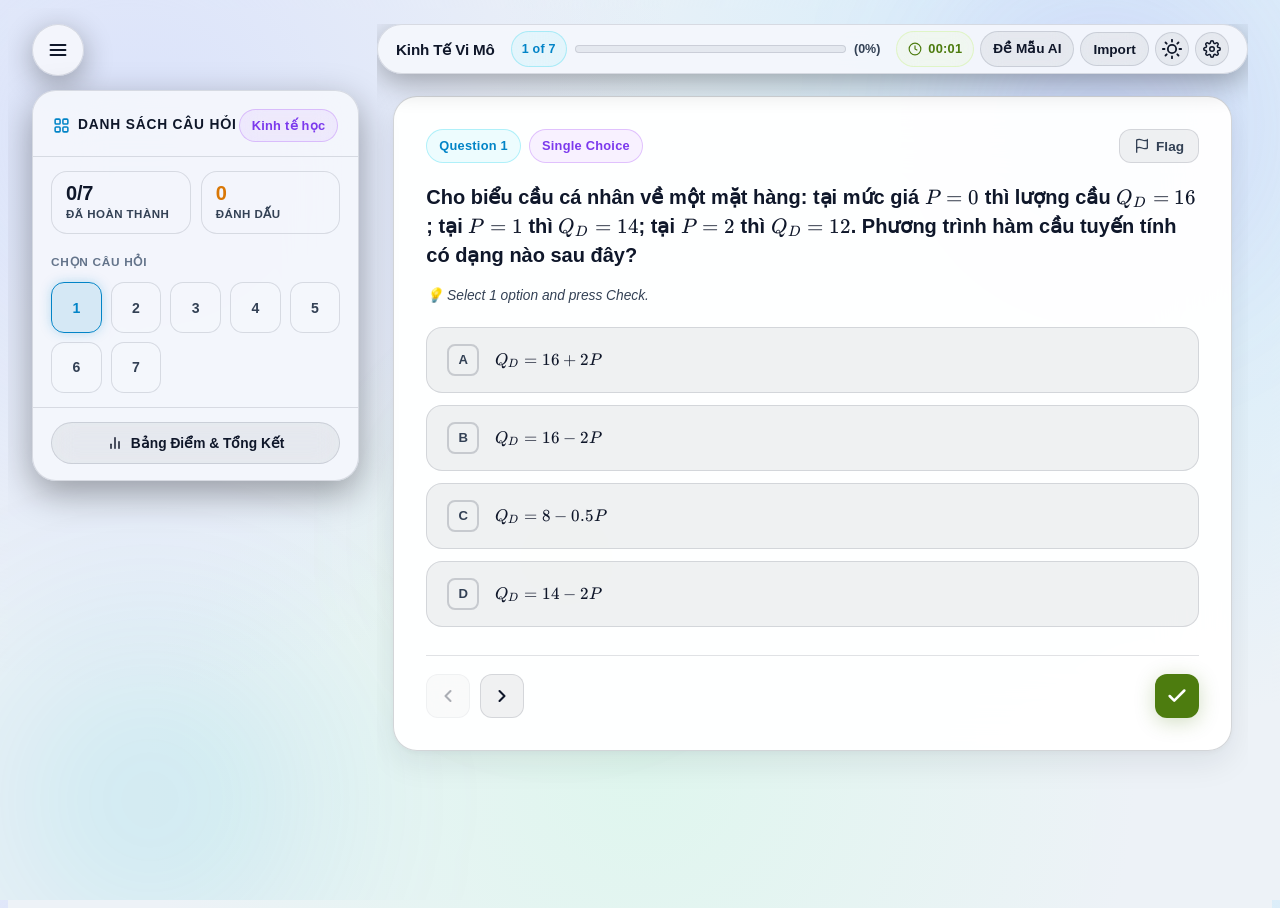
==== sample-economics.html @ 6d9a809c "feat: add QuizFramework project files and KaTeX dependency" ====
<!DOCTYPE html>
<html lang="vi">
<head>
  <meta charset="UTF-8">
  <meta name="viewport" content="width=device-width, initial-scale=1.0">
  <title>QuizFramework</title>
  
  <meta name="color-scheme" content="light dark">
  <script>
    try {
      const savedScheme = localStorage.getItem("color-scheme");
      if (savedScheme) {
        document.querySelector('meta[name="color-scheme"]').content = savedScheme;
        document.documentElement.setAttribute("data-theme", savedScheme);
      }
    } catch (e) {}
  </script>

  <link rel="preconnect" href="https://fonts.googleapis.com">
  <link rel="preconnect" href="https://fonts.gstatic.com" crossorigin>
  <link href="https://fonts.googleapis.com/css2?family=Outfit:wght@400;500;600;700;800;900&family=Plus+Jakarta+Sans:wght@400;500;600;700;800&display=swap" rel="stylesheet">

  <!-- KaTeX Math Typesetting -->
  <link rel="stylesheet" href="lib/katex/katex.min.css">

  <link rel="stylesheet" href="css/style.css">
</head>
<body>

  <div class="ambient-glow" aria-hidden="true">
    <div class="glow-orb glow-orb-1"></div>
    <div class="glow-orb glow-orb-2"></div>
    <div class="glow-orb glow-orb-3"></div>
  </div>

  <div class="app-layout">
    
    <!-- Left Column: Standalone Collapse Button + Sidebar Directly Below -->
    <div class="sidebar-column" id="sidebarColumn">
      <div class="sidebar-top-bar">
        <button type="button" class="btn-glass standalone-collapse-btn" id="sidebarToggleBtn" aria-label="Toggle Navigation Sidebar" title="Bật/Tắt Menu Câu Hỏi">
          <svg width="20" height="20" viewBox="0 0 24 24" fill="none" stroke="currentColor" stroke-width="2.2" stroke-linecap="round" stroke-linejoin="round">
            <line x1="3" y1="12" x2="21" y2="12"></line>
            <line x1="3" y1="6" x2="21" y2="6"></line>
            <line x1="3" y1="18" x2="21" y2="18"></line>
          </svg>
        </button>
      </div>

            <!-- Expandable / Collapsible Sidebar Below Button -->
      <aside class="sidebar" id="appSidebar" aria-label="Bảng điều hướng câu hỏi">
        <div class="sidebar-header">
          <div style="display: flex; align-items: center; gap: 8px;">
            <svg width="17" height="17" viewBox="0 0 24 24" fill="none" stroke="currentColor" stroke-width="2.2" stroke-linecap="round" stroke-linejoin="round" style="color: var(--neon-cyan);">
              <rect x="3" y="3" width="7" height="7" rx="1.5"></rect>
              <rect x="14" y="3" width="7" height="7" rx="1.5"></rect>
              <rect x="14" y="14" width="7" height="7" rx="1.5"></rect>
              <rect x="3" y="14" width="7" height="7" rx="1.5"></rect>
            </svg>
            <span class="sidebar-title">Danh sách câu hỏi</span>
          </div>
          <span class="glass-tag tag-violet" id="quizCategory">Demo</span>
        </div>

        <div class="sidebar-metrics-panel">
          <div class="metric-pill">
            <span class="metric-val" id="sidebarDoneVal">0/6</span>
            <span class="metric-name">Đã hoàn thành</span>
          </div>
          <div class="metric-pill">
            <span class="metric-val" id="sidebarFlagVal" style="color: var(--neon-amber);">0</span>
            <span class="metric-name">Đánh dấu</span>
          </div>
        </div>

        <div class="sidebar-questions-section">
          <div class="question-grid-title">
            <span>Chọn câu hỏi</span>
          </div>
          <div class="question-grid" id="sidebarQuestionGrid"></div>
        </div>

        <div class="sidebar-footer">
          <button type="button" class="btn-glass sidebar-summary-btn" onclick="window.quizApp.showSummary()">
            <svg width="16" height="16" viewBox="0 0 24 24" fill="none" stroke="currentColor" stroke-width="2.2" stroke-linecap="round" stroke-linejoin="round">
              <line x1="18" y1="20" x2="18" y2="10"></line>
              <line x1="12" y1="20" x2="12" y2="4"></line>
              <line x1="6" y1="20" x2="6" y2="14"></line>
            </svg>
            <span>Bảng Điểm & Tổng Kết</span>
          </button>
        </div>
      </aside>
    </div>

    <!-- Right Column: Main Stage with Floating Topbar Capsule + Content Area -->
    <div class="main-stage">
      <header class="topbar">
        <div class="brand-section">
          <div class="brand-title">
            <h1 id="quizTitle">Demo</h1>
          </div>
        </div>

        <div class="topbar-progress-box">
          <span class="glass-tag tag-cyan" id="qCountBadge">1 of 6</span>
          <div class="progress-track" aria-label="Tiến độ làm bài">
            <div class="progress-fill" id="progressFill"></div>
          </div>
          <span class="progress-label" id="progressLabel">0 / 6 Đã làm</span>
        </div>

        <div class="topbar-actions">
          <div class="glass-tag tag-lime" title="Thời gian làm bài">
            <svg width="14" height="14" viewBox="0 0 24 24" fill="none" stroke="currentColor" stroke-width="2">
              <circle cx="12" cy="12" r="10"></circle>
              <polyline points="12 6 12 12 16 14"></polyline>
            </svg>
            <span id="timerDisplay">00:00</span>
          </div>

          <!-- Question Countdown Badge (Time Pressure Mode) -->
          <div class="glass-tag tag-rose" id="topbarQuestionTimerBadge" style="display: none;" title="Thời gian còn lại cho câu hỏi">
            <svg width="14" height="14" viewBox="0 0 24 24" fill="none" stroke="currentColor" stroke-width="2">
              <circle cx="12" cy="12" r="10"></circle>
              <polyline points="12 6 12 12 14 10"></polyline>
            </svg>
            <span id="topbarQuestionTimerDisplay">20s</span>
          </div>

          <a href="index.html" class="btn-glass" style="text-decoration: none;" title="Chuyển sang Đề mẫu AI Mastery">
            <span style="font-size: 0.85rem;">Đề Mẫu AI</span>
          </a>

          <button type="button" class="btn-glass" id="topImportBtn" title="Nhập đề thi JSON mới">
            <span style="font-size: 0.85rem;">Import</span>
          </button>

          <button type="button" class="btn-glass icon-btn-round" id="themeToggleBtn" aria-label="Đổi giao diện Sáng/Tối" title="Chuyển Giao Diện Sáng/Tối">
            <svg width="19" height="19" viewBox="0 0 24 24" fill="currentColor">
              <path d="M21 12.79A9 9 0 1 1 11.21 3 7 7 0 0 0 21 12.79z"></path>
            </svg>
          </button>

          <button type="button" class="btn-glass icon-btn-round" id="settingsToggleBtn" aria-label="Cài đặt" title="Cài đặt & Giao diện">
            <svg width="18" height="18" viewBox="0 0 24 24" fill="none" stroke="currentColor" stroke-width="2" stroke-linecap="round" stroke-linejoin="round">
              <circle cx="12" cy="12" r="3"></circle>
              <path d="M19.4 15a1.65 1.65 0 0 0 .33 1.82l.06.06a2 2 0 0 1 0 2.83 2 2 0 0 1-2.83 0l-.06-.06a1.65 1.65 0 0 0-1.82-.33 1.65 1.65 0 0 0-1 1.51V21a2 2 0 0 1-2 2 2 2 0 0 1-2-2v-.09A1.65 1.65 0 0 0 9 19.4a1.65 1.65 0 0 0-1.82.33l-.06.06a2 2 0 0 1-2.83 0 2 2 0 0 1 0-2.83l.06-.06a1.65 1.65 0 0 0 .33-1.82 1.65 1.65 0 0 0-1.51-1H3a2 2 0 0 1-2-2 2 2 0 0 1 2-2h.09A1.65 1.65 0 0 0 4.6 9a1.65 1.65 0 0 0-.33-1.82l-.06-.06a2 2 0 0 1 0-2.83 2 2 0 0 1 2.83 0l.06.06a1.65 1.65 0 0 0 1.82.33H9a1.65 1.65 0 0 0 1-1.51V3a2 2 0 0 1 2-2 2 2 0 0 1 2 2v.09a1.65 1.65 0 0 0 1 1.51 1.65 1.65 0 0 0 1.82-.33l.06-.06a2 2 0 0 1 2.83 0 2 2 0 0 1 0 2.83l-.06.06a1.65 1.65 0 0 0-.33 1.82V9a1.65 1.65 0 0 0 1.51 1H21a2 2 0 0 1 2 2 2 2 0 0 1-2 2h-.09a1.65 1.65 0 0 0-1.51 1z"></path>
            </svg>
          </button>
        </div>
      </header>

      <main class="main-content" id="workspaceArea"></main>
    </div>

  </div>

  <div class="modal-overlay" id="importModal" role="dialog" aria-modal="true" aria-labelledby="modalTitle">
    <div class="modal-card glass-panel-elevated">
      <div class="modal-header">
        <h3 id="modalTitle">📥 Nhập Đề Thi Mới (.json / .js)</h3>
        <button type="button" class="btn-glass" id="closeModalBtn" aria-label="Đóng">✕</button>
      </div>
      <div class="modal-body">
        <div style="display: flex; justify-content: space-between; align-items: center; gap: 12px; margin-bottom: 12px; flex-wrap: wrap;">
          <p style="font-size: 0.9rem; color: var(--text-secondary); margin: 0;">
            Tải tệp đề thi hoặc dán nội dung JSON/JS được tạo bởi mô hình AI vào đây:
          </p>
          <label class="btn-glass" style="cursor: pointer; display: inline-flex; align-items: center; gap: 6px; font-size: 0.82rem; padding: 6px 14px; border-radius: 999px;">
            📁 Chọn Tệp .json / .js
            <input type="file" id="quizFileInput" accept=".json,.js" style="display: none;">
          </label>
        </div>
        <textarea id="jsonInputArea" class="json-input-area" placeholder='[
  {
    "id": 1,
    "type": "single",
    "question": "Câu hỏi mẫu?",
    "options": ["A", "B", "C"],
    "correct": 0,
    "explanation": "Giải thích chi tiết."
  }
]'></textarea>
        <div style="display: flex; justify-content: space-between; align-items: center; gap: 10px; flex-wrap: wrap;">
          <span style="font-size: 0.78rem; color: var(--text-muted);">
            Mẹo: Nhấn <strong>Enter</strong> hoặc <strong>Phím cách</strong> để nạp đề. Xem <strong>modelInstruction.md</strong> để biết cấu trúc.
          </span>
          <button type="button" class="btn-neon-lime" id="submitImportBtn" title="Nạp Đề & Bắt Đầu (Nhấn Enter hoặc Space)">
            <span>Nạp Đề & Bắt Đầu</span>
            <span class="keybind-pill" style="font-size: 0.72rem; padding: 2px 7px; background: rgba(0, 0, 0, 0.25); border-radius: 6px; margin-left: 6px; font-weight: 700; letter-spacing: 0.5px;">↵ Enter / Space</span>
          </button>
        </div>
      </div>
    </div>
  </div>

  <!-- Modal for Settings -->
  <div class="modal-overlay" id="settingsModal" role="dialog" aria-modal="true" aria-labelledby="settingsModalTitle">
    <div class="modal-card glass-panel-elevated" style="max-width: 520px;">
      <div class="modal-header">
        <h3 id="settingsModalTitle">Cài Đặt & Tuỳ Chọn</h3>
        <button type="button" class="btn-glass" id="closeSettingsModalBtn" aria-label="Đóng">✕</button>
      </div>
      <div class="modal-body" style="display: flex; flex-direction: column; gap: 14px;">
        
        <!-- Setting 1: Theme Switcher -->
        <div class="settings-item-card">
          <div class="settings-item-info">
            <div class="settings-item-title">Giao Diện Sáng / Tối</div>
            <div class="settings-item-desc">Chuyển đổi giữa chế độ Neon Tối và Pha Lê Sáng.</div>
          </div>
          <button type="button" class="btn-glass" id="settingsThemeBtn" style="padding: 8px 14px; font-size: 0.85rem;">
            <span>Chuyển Giao Diện</span>
          </button>
        </div>

        <!-- Setting 2: Question Type & Hints -->
        <div class="settings-item-card">
          <div class="settings-item-info">
            <div class="settings-item-title">Hiện Loại Câu Hỏi & Gợi Ý</div>
            <div class="settings-item-desc">
              Hiển thị nhãn định dạng câu hỏi và gợi ý số lượng đáp án cần chọn.
            </div>
          </div>
          <label class="switch-control" title="Bật/Tắt Nhãn Định Dạng & Gợi Ý">
            <input type="checkbox" id="settingShowType" checked>
            <span class="switch-slider"></span>
          </label>
        </div>

        <!-- Setting 3: Instant Answer Checking -->
        <div class="settings-item-card">
          <div class="settings-item-info">
            <div class="settings-item-title">Kiểm Tra Đáp Án Tức Thì</div>
            <div class="settings-item-desc">
              Tự động kiểm tra ngay khi chọn đáp án (ẩn nút kiểm tra).
            </div>
          </div>
          <label class="switch-control" title="Bật/Tắt Kiểm Tra Tức Thì">
            <input type="checkbox" id="settingInstantCheck">
            <span class="switch-slider"></span>
          </label>
        </div>

        <!-- Setting 4: Zen Mode -->
        <div class="settings-item-card zen-card-highlight">
          <div class="settings-item-info">
            <div class="settings-item-title">Chế Độ Tập Trung (Zen Mode)</div>
            <div class="settings-item-desc">
              Ẩn thanh bên, thanh tiến độ và các nút không cần thiết để tập trung ôn tập.
            </div>
          </div>
          <label class="switch-control" title="Bật/Tắt Chế Độ Tập Trung">
            <input type="checkbox" id="settingZenMode">
            <span class="switch-slider"></span>
          </label>
        </div>

        <!-- Setting 5: Time Pressure -->
        <div class="settings-item-card time-pressure-card">
          <div class="settings-item-info" style="flex: 1;">
            <div style="display: flex; align-items: center; gap: 8px;">
              <div class="settings-item-title">Áp Lực Thời Gian (Time Pressure)</div>
              <span class="glass-tag tag-rose" style="font-size: 0.7rem; padding: 2px 6px;">Thử thách</span>
            </div>
            <div class="settings-item-desc">
              Giới hạn thời gian cố định cho mỗi câu hỏi. Hết giờ nếu chưa chọn đúng sẽ tự động tính sai. Bật hoặc tắt sẽ đặt lại bài thi từ đầu.
            </div>

            <div id="timePressureConfigBox" class="time-pressure-config-box" style="margin-top: 10px; display: none;">
              <div style="display: flex; align-items: center; gap: 10px; flex-wrap: wrap;">
                <label for="settingTimePressureSeconds" style="font-size: 0.82rem; font-weight: 600; color: var(--text-primary);">
                  Số giây mỗi câu:
                </label>
                <div style="display: flex; align-items: center; gap: 6px;">
                  <input 
                    type="number" 
                    id="settingTimePressureSeconds" 
                    min="1" 
                    step="1" 
                    value="20"
                    style="width: 72px; padding: 5px 8px; border-radius: 8px; border: 1px solid var(--glass-border-subtle); background: var(--glass-bg-pill); color: var(--text-primary); font-weight: 700; text-align: center; font-size: 0.88rem;"
                  >
                  <span style="font-size: 0.82rem; color: var(--text-secondary);">giây</span>
                </div>
              </div>
              <div id="timePressureFeedback" style="margin-top: 6px; font-size: 0.78rem; line-height: 1.4;"></div>
            </div>
          </div>
          <label class="switch-control" title="Bật/Tắt Áp Lực Thời Gian">
            <input type="checkbox" id="settingTimePressure">
            <span class="switch-slider"></span>
          </label>
        </div>

      </div>
    </div>
  </div>

  <!-- KaTeX Math Libraries -->
  <script src="lib/katex/katex.min.js"></script>
  <script src="lib/katex/contrib/auto-render.min.js"></script>

  <script src="js/theme.js"></script>
  <!-- Load Economics dataset for this demo page -->
  <script src="js/sample-economics-data.js"></script>
  <script src="js/quiz-engine.js"></script>
</body>
</html>
---- css/style.css ----
/**
 * QuizFramework Core Stylesheet
 * Responsive, Glassmorphic, Accessible UI
 */

@import url('glassmorphism.css');

/* Root Tokens with light-dark() support */
:root {
  /* Color-scheme declarations compliant with modern standards */
  color-scheme: light dark;

  /* Font Families */
  --font-sans: -apple-system, BlinkMacSystemFont, "Segoe UI", Roboto, "Helvetica Neue", Arial, sans-serif;
  --font-mono: ui-monospace, SFMono-Regular, Menlo, Monaco, Consolas, "Liberation Mono", "Courier New", monospace;

  /* Semantic Typography Colors */
  --text-primary-dark: #f8fafc;
  --text-primary-light: #0f172a;
  --text-secondary-dark: #94a3b8;
  --text-secondary-light: #64748b;
  --text-muted-dark: #64748b;
  --text-muted-light: #94a3b8;

  --text-primary: light-dark(var(--text-primary-light), var(--text-primary-dark));
  --text-secondary: light-dark(var(--text-secondary-light), var(--text-secondary-dark));
  --text-muted: light-dark(var(--text-muted-light), var(--text-muted-dark));

  /* Canvas and Body Gradients */
  --bg-gradient-dark: radial-gradient(circle at 15% 15%, rgba(139, 92, 246, 0.15) 0%, transparent 40%),
                      radial-gradient(circle at 85% 20%, rgba(6, 182, 212, 0.18) 0%, transparent 45%),
                      radial-gradient(circle at 50% 80%, rgba(16, 185, 129, 0.12) 0%, transparent 50%),
                      #0a0b10;

  --bg-gradient-light: radial-gradient(circle at 10% 15%, rgba(199, 210, 254, 0.5) 0%, transparent 40%),
                       radial-gradient(circle at 85% 15%, rgba(186, 230, 253, 0.55) 0%, transparent 45%),
                       radial-gradient(circle at 50% 85%, rgba(209, 250, 229, 0.5) 0%, transparent 50%),
                       #edf2f7;

  --bg-canvas: light-dark(var(--bg-gradient-light), var(--bg-gradient-dark));
}

[data-theme="light"],
:root:has(> head > meta[name="color-scheme"][content="light"]) {
  color-scheme: light;
  --text-primary: #0f172a;
  --text-secondary: #334155;
  --text-muted: #64748b;
  --bg-canvas: var(--bg-gradient-light);
}

[data-theme="dark"],
:root:has(> head > meta[name="color-scheme"][content="dark"]) {
  color-scheme: dark;
  --text-primary: #f8fafc;
  --text-secondary: #94a3b8;
  --text-muted: #64748b;
  --bg-canvas: var(--bg-gradient-dark);
}

  /* Layout dimensions */
  --sidebar-width: 280px;
  --sidebar-collapsed-width: 52px;
  --header-height: 56px;
  --topbar-margin-top: 12px;
  --topbar-margin-bottom: 8px;
  --topbar-margin-x: 24px;
  --header-total-space: calc(var(--header-height) + var(--topbar-margin-top) + var(--topbar-margin-bottom));

  /* Standard Transitions */
  --transition-fast: 0.15s ease;
  --transition-normal: 0.25s cubic-bezier(0.16, 1, 0.3, 1);
  --transition-slow: 0.4s cubic-bezier(0.16, 1, 0.3, 1);

  /* Scrollbar configuration */
  scrollbar-width: thin;
  scrollbar-color: rgba(255, 255, 255, 0.2) transparent;
}

/* Base Reset & Typography */
*, *::before, *::after {
  box-sizing: border-box;
  margin: 0;
  padding: 0;
}

html, body {
  height: 100%;
  min-height: 100vh;
  font-family: var(--font-sans);
  background: var(--bg-canvas);
  color: var(--text-primary);
  line-height: 1.5;
  -webkit-font-smoothing: antialiased;
  -moz-osx-font-smoothing: grayscale;
  overflow: hidden;
  scrollbar-width: none;
  -ms-overflow-style: none;
}

html::-webkit-scrollbar,
body::-webkit-scrollbar {
  display: none;
  width: 0;
  height: 0;
}

/* Background animated orbs for ambient glow */
.ambient-glow {
  position: fixed;
  inset: 0;
  pointer-events: none;
  z-index: 0;
  overflow: hidden;
}

.glow-orb {
  position: absolute;
  border-radius: 50%;
  filter: blur(80px);
  opacity: 0.5;
  animation: floatOrb 18s ease-in-out infinite alternate;
}

.glow-orb-1 {
  width: 450px;
  height: 450px;
  background: radial-gradient(circle, rgba(168, 85, 247, 0.4), transparent 70%);
  top: -100px;
  right: -50px;
}

.glow-orb-2 {
  width: 500px;
  height: 500px;
  background: radial-gradient(circle, rgba(6, 182, 212, 0.35), transparent 70%);
  bottom: -150px;
  left: -100px;
  animation-duration: 22s;
}

.glow-orb-3 {
  width: 350px;
  height: 350px;
  background: radial-gradient(circle, rgba(163, 230, 53, 0.25), transparent 70%);
  top: 40%;
  left: 30%;
  animation-duration: 15s;
}

@keyframes floatOrb {
  0% { transform: translate(0, 0) scale(1); }
  50% { transform: translate(30px, -40px) scale(1.08); }
  100% { transform: translate(-25px, 25px) scale(0.95); }
}

/* Main Application Two-Column Master Layout */
.app-layout {
  display: flex;
  height: 100vh;
  padding: 16px 24px;
  gap: 20px;
  position: relative;
  z-index: 1;
  overflow: hidden;
  box-sizing: border-box;
}

/* Backward compatibility if app-container is referenced */
.app-container {
  display: contents;
}

/* Left Column: Standalone Collapse Button + Sidebar below */
.sidebar-column {
  width: var(--sidebar-width);
  min-width: var(--sidebar-width);
  display: flex;
  flex-direction: column;
  gap: 14px;
  flex-shrink: 0;
  transition: width var(--transition-normal), min-width var(--transition-normal);
  height: 100%;
  box-sizing: border-box;
}

.sidebar-column.collapsed {
  width: 52px;
  min-width: 52px;
}

.sidebar-top-bar {
  height: var(--header-height);
  min-height: var(--header-height);
  display: flex;
  align-items: center;
  justify-content: flex-start;
  flex-shrink: 0;
}

/* Standalone Separated Collapse Button in Top Left Corner */
.standalone-collapse-btn {
  width: 52px;
  height: 52px;
  min-width: 52px;
  border-radius: 50%;
  padding: 0 !important;
  display: inline-flex !important;
  align-items: center;
  justify-content: center;
  flex-shrink: 0;
  background: var(--glass-bg-base);
  backdrop-filter: var(--glass-blur-lg);
  -webkit-backdrop-filter: var(--glass-blur-lg);
  border: 1px solid var(--glass-border-subtle);
  color: var(--text-primary);
  box-shadow: 0 8px 30px rgba(0, 0, 0, 0.32), inset 0 1px 0 rgba(255, 255, 255, 0.08);
  cursor: pointer;
  transition: all var(--transition-fast);
}

.standalone-collapse-btn:hover {
  background: var(--glass-bg-hover);
  border-color: var(--glass-border-highlight);
  color: var(--neon-cyan);
  transform: scale(1.05);
  box-shadow: 0 10px 32px rgba(0, 0, 0, 0.4), 0 0 16px rgba(34, 211, 238, 0.25);
}

.standalone-collapse-btn:active {
  transform: scale(0.96);
}

/* Right Main Stage */
.main-stage {
  flex: 1;
  display: flex;
  flex-direction: column;
  gap: 14px;
  height: 100%;
  overflow: hidden;
  min-width: 0;
}

/* Main Floating Topbar Capsule */
.topbar {
  width: 100%;
  max-width: 880px;
  margin: 0 auto;
  height: var(--header-height);
  min-height: var(--header-height);
  padding: 6px 18px;
  display: flex;
  align-items: center;
  justify-content: space-between;
  gap: 12px;
  border-radius: 9999px; /* Semi-circle on both ends */
  border: 1px solid var(--glass-border-subtle);
  background: var(--glass-bg-base);
  backdrop-filter: var(--glass-blur-lg);
  -webkit-backdrop-filter: var(--glass-blur-lg);
  box-shadow: 0 8px 30px rgba(0, 0, 0, 0.32), inset 0 1px 0 rgba(255, 255, 255, 0.08);
  position: relative;
  z-index: 100;
  flex-shrink: 0;
  box-sizing: border-box;
  container-type: inline-size;
  container-name: topbar;
}

.brand-section {
  display: flex;
  align-items: center;
  min-width: 0;
  max-width: 210px;
  flex: 0 1 auto;
}

.brand-title {
  min-width: 0;
  overflow: hidden;
}

.brand-title h1 {
  font-size: 0.95rem;
  font-weight: 700;
  letter-spacing: -0.01em;
  line-height: 1.25;
  white-space: nowrap;
  overflow: hidden;
  text-overflow: ellipsis;
  margin: 0;
  color: var(--text-primary);
}

.topbar-progress-box {
  display: flex;
  align-items: center;
  gap: 10px;
  flex: 1 1 auto;
  min-width: 0;
  margin: 0 4px;
  overflow: hidden;
}

#qCountBadge {
  padding: 3px 10px;
  font-size: 0.78rem;
  font-weight: 700;
  border-radius: 999px;
  letter-spacing: 0.02em;
  white-space: nowrap;
  flex-shrink: 0;
  height: 28px;
  display: inline-flex;
  align-items: center;
  justify-content: center;
}

.progress-track {
  flex: 1 1 50px;
  height: 6px;
  background: var(--glass-bg-pill);
  border-radius: 999px;
  overflow: hidden;
  position: relative;
  border: 1px solid var(--glass-border-subtle);
  min-width: 32px;
}

.progress-fill {
  height: 100%;
  width: 0%;
  background: linear-gradient(90deg, var(--neon-cyan), var(--neon-lime));
  border-radius: 999px;
  transition: width var(--transition-normal);
  box-shadow: 0 0 10px var(--neon-lime-glow);
}

.progress-label {
  font-size: 0.78rem;
  font-weight: 600;
  color: var(--text-secondary);
  white-space: nowrap;
  flex-shrink: 0;
  display: inline-flex;
  align-items: center;
  gap: 4px;
}

.topbar-actions {
  display: flex;
  align-items: center;
  gap: 6px;
  flex-shrink: 0;
}

.topbar-actions .glass-tag {
  height: 34px;
  padding: 0 11px;
  border-radius: 999px;
  font-size: 0.8rem;
  font-weight: 600;
  display: inline-flex;
  align-items: center;
  gap: 6px;
  white-space: nowrap;
}

.topbar-actions .btn-glass:not(.icon-btn-round) {
  height: 34px;
  padding: 0 12px;
  border-radius: 999px;
  font-size: 0.82rem;
  font-weight: 600;
  display: inline-flex;
  align-items: center;
  gap: 6px;
  white-space: nowrap;
  background: var(--glass-bg-pill);
  border: 1px solid var(--glass-border-subtle);
}

.topbar-actions .btn-glass:not(.icon-btn-round):hover {
  background: var(--glass-bg-hover);
  border-color: var(--glass-border-highlight);
  transform: translateY(-1px);
}

.topbar-actions .icon-btn-round {
  width: 34px;
  height: 34px;
  min-width: 34px;
  border-radius: 50% !important;
  padding: 0 !important;
  display: inline-flex !important;
  align-items: center;
  justify-content: center;
  background: var(--glass-bg-pill);
  border: 1px solid var(--glass-border-subtle);
  transition: all var(--transition-fast);
}

.topbar-actions .icon-btn-round:hover {
  background: var(--glass-bg-hover);
  border-color: var(--glass-border-highlight);
  transform: scale(1.05);
}

/* Responsive Topbar Container Adapters to prevent ANY overlapping */
@container topbar (max-width: 760px) {
  .progress-answered-count {
    display: none;
  }
  .topbar-progress-box {
    gap: 8px;
    margin: 0 2px;
  }
  .brand-section {
    max-width: 170px;
  }
}

@container topbar (max-width: 580px) {
  .progress-track {
    display: none;
  }
  .brand-section {
    max-width: 120px;
  }
}

@media (max-width: 1280px) {
  .progress-answered-count {
    display: none;
  }
  .topbar-progress-box {
    gap: 8px;
    margin: 0 4px;
  }
}

/* Layout Core (Sidebar + Content Workspace) */
.workspace-container {
  display: contents;
}

/* ==============================================================
   Floating Glass Sidebar Panel
   ============================================================== */
.sidebar {
  width: 100%;
  height: fit-content;
  max-height: calc(100vh - var(--header-height) - 46px);
  margin: 0;
  background: var(--glass-bg-base);
  backdrop-filter: var(--glass-blur-lg);
  -webkit-backdrop-filter: var(--glass-blur-lg);
  border: 1px solid var(--glass-border-subtle);
  border-radius: 24px;
  box-shadow: 0 12px 36px rgba(0, 0, 0, 0.35), inset 0 1px 0 rgba(255, 255, 255, 0.08);
  display: flex;
  flex-direction: column;
  transition: opacity var(--transition-normal), transform var(--transition-normal), visibility var(--transition-normal);
  overflow: hidden;
  z-index: 50;
  flex-shrink: 0;
}

.sidebar-column.collapsed .sidebar,
.sidebar.collapsed {
  opacity: 0 !important;
  visibility: hidden !important;
  pointer-events: none !important;
  transform: translateY(-8px) scale(0.96);
  height: 0 !important;
  max-height: 0 !important;
  border-color: transparent !important;
  padding: 0 !important;
  margin: 0 !important;
}

/* Ensure inner contents keep fixed width during animation so they do not squish into stacked columns */
.sidebar-header,
.sidebar-metrics-panel,
.sidebar-questions-section,
.sidebar-footer {
  width: var(--sidebar-width);
  box-sizing: border-box;
}

.sidebar-header {
  padding: 18px 20px 14px;
  display: flex;
  align-items: center;
  justify-content: space-between;
  border-bottom: 1px solid var(--glass-border-subtle);
  flex-shrink: 0;
}

.sidebar-title {
  font-size: 0.86rem;
  font-weight: 700;
  text-transform: uppercase;
  letter-spacing: 0.06em;
  color: var(--text-primary);
  white-space: nowrap;
  overflow: hidden;
  text-overflow: ellipsis;
}

.sidebar-metrics-panel {
  padding: 14px 18px 10px;
  display: grid;
  grid-template-columns: repeat(2, 1fr);
  gap: 10px;
  flex-shrink: 0;
}

.metric-pill {
  background: rgba(255, 255, 255, 0.03);
  border: 1px solid var(--glass-border-subtle);
  border-radius: 16px;
  padding: 10px 14px;
  display: flex;
  flex-direction: column;
  gap: 2px;
  transition: all var(--transition-fast);
}

.metric-pill:hover {
  background: rgba(255, 255, 255, 0.06);
  border-color: var(--glass-border-highlight);
}

.metric-pill .metric-val {
  font-size: 1.25rem;
  font-weight: 800;
  color: var(--text-primary);
  line-height: 1.1;
  letter-spacing: -0.01em;
}

.metric-pill .metric-name {
  font-size: 0.72rem;
  font-weight: 600;
  color: var(--text-secondary);
  text-transform: uppercase;
  letter-spacing: 0.04em;
}

/* Question Grid in Sidebar */
.sidebar-questions-section {
  padding: 10px 18px 14px;
  flex: 1;
  overflow-y: auto;
  scrollbar-width: thin;
  scrollbar-color: rgba(255, 255, 255, 0.15) transparent;
}

.question-grid-title {
  font-size: 0.74rem;
  font-weight: 700;
  color: var(--text-muted);
  text-transform: uppercase;
  letter-spacing: 0.06em;
  margin-bottom: 10px;
}

.question-grid {
  display: grid;
  grid-template-columns: repeat(5, 1fr);
  gap: 9px;
}

.q-btn {
  aspect-ratio: 1;
  min-height: 42px;
  background: rgba(255, 255, 255, 0.04);
  border: 1px solid var(--glass-border-subtle);
  border-radius: 13px;
  color: var(--text-secondary);
  font-weight: 700;
  font-size: 0.88rem;
  cursor: pointer;
  display: flex;
  align-items: center;
  justify-content: center;
  position: relative;
  transition: all var(--transition-fast);
}

.q-btn:hover {
  background: rgba(255, 255, 255, 0.09);
  border-color: rgba(255, 255, 255, 0.22);
  color: var(--text-primary);
  transform: translateY(-2px);
}

.q-btn.active {
  border-color: var(--neon-cyan);
  background: rgba(34, 211, 238, 0.16);
  box-shadow: 0 0 14px rgba(34, 211, 238, 0.35);
  color: var(--neon-cyan);
  font-weight: 800;
}

[data-theme="light"] .q-btn.active:not(.correct):not(.incorrect) {
  background: rgba(2, 132, 199, 0.12);
  border-color: var(--neon-cyan);
  color: var(--neon-cyan);
  box-shadow: 0 0 12px rgba(2, 132, 199, 0.25);
}

.q-btn.active.correct {
  border-color: var(--neon-cyan);
  color: var(--neon-emerald);
}

.q-btn.active.incorrect {
  border-color: var(--neon-cyan);
  color: var(--neon-rose);
}

.q-btn.correct {
  background: rgba(16, 185, 129, 0.18);
  border-color: var(--neon-emerald);
  color: var(--neon-emerald);
  box-shadow: 0 0 10px rgba(16, 185, 129, 0.25);
}

.q-btn.incorrect {
  background: rgba(244, 63, 94, 0.18);
  border-color: var(--neon-rose);
  color: var(--neon-rose);
  box-shadow: 0 0 10px rgba(244, 63, 94, 0.25);
}

.q-btn.flagged::after {
  content: "";
  position: absolute;
  top: 4px;
  right: 4px;
  width: 7px;
  height: 7px;
  background: var(--neon-amber);
  border-radius: 50%;
  box-shadow: 0 0 6px var(--neon-amber-glow);
}

.sidebar-footer {
  padding: 14px 18px 16px;
  border-top: 1px solid var(--glass-border-subtle);
  flex-shrink: 0;
}

.sidebar-summary-btn {
  width: 100%;
  height: 42px;
  border-radius: 999px;
  padding: 0 16px;
  font-size: 0.86rem;
  font-weight: 600;
  display: inline-flex;
  align-items: center;
  justify-content: center;
  gap: 8px;
  background: var(--glass-bg-pill);
  border: 1px solid var(--glass-border-subtle);
  color: var(--text-primary);
  cursor: pointer;
  transition: all var(--transition-fast);
}

.sidebar-summary-btn:hover {
  background: rgba(190, 242, 100, 0.1);
  border-color: rgba(190, 242, 100, 0.4);
  color: var(--neon-lime);
  transform: translateY(-1px);
  box-shadow: 0 4px 16px rgba(190, 242, 100, 0.2);
}

/* Content Area Workspace */
.main-content {
  flex: 1;
  overflow-y: auto;
  overflow-x: hidden;
  padding: 8px 16px 64px 16px;
  display: flex;
  justify-content: center;
  width: 100%;
  box-sizing: border-box;
  scrollbar-width: none; /* Firefox */
  -ms-overflow-style: none; /* IE and Edge */
}

.main-content::-webkit-scrollbar {
  display: none; /* Chrome, Safari, Brave, Opera */
  width: 0;
  height: 0;
}

.content-wrapper {
  width: 100%;
  max-width: 880px; /* EXACT MATCH to .topbar max-width */
  margin: 0 auto;
  display: flex;
  flex-direction: column;
  gap: 20px;
}

/* Top Banner Header */
.quiz-header-banner {
  padding: 24px 28px;
  border-radius: 20px;
  background: var(--glass-bg-card);
  backdrop-filter: var(--glass-blur-md);
  border: 1px solid var(--glass-border-subtle);
  display: flex;
  align-items: center;
  justify-content: space-between;
  gap: 20px;
}

.quiz-header-info h2 {
  font-size: 1.5rem;
  font-weight: 800;
  letter-spacing: -0.02em;
}

.quiz-header-info p {
  color: var(--text-secondary);
  font-size: 0.92rem;
  margin-top: 4px;
}

.quiz-header-badges {
  display: flex;
  flex-wrap: wrap;
  gap: 8px;
  align-items: center;
}

/* Question Container Card */
.question-card {
  padding: 32px;
  position: relative;
  animation: fadeInQuestion 0.3s cubic-bezier(0.16, 1, 0.3, 1);
}

@keyframes fadeInQuestion {
  from {
    opacity: 0;
    transform: translateY(10px);
  }
  to {
    opacity: 1;
    transform: translateY(0);
  }
}

.question-meta-bar {
  display: flex;
  align-items: center;
  justify-content: space-between;
  margin-bottom: 20px;
}

.question-tags {
  display: flex;
  align-items: center;
  gap: 8px;
}

.flag-toggle-btn {
  background: var(--glass-bg-pill);
  border: 1px solid var(--glass-border-subtle);
  border-radius: 12px;
  padding: 8px 14px;
  color: var(--text-secondary);
  cursor: pointer;
  display: inline-flex;
  align-items: center;
  gap: 6px;
  font-size: 0.85rem;
  font-weight: 600;
  transition: all var(--transition-fast);
}

.flag-toggle-btn:hover {
  background: var(--glass-bg-hover);
  color: var(--text-primary);
}

.flag-toggle-btn.flagged {
  background: rgba(245, 158, 11, 0.15);
  border-color: var(--neon-amber);
  color: var(--neon-amber);
}

.question-text {
  font-size: 1.25rem;
  font-weight: 700;
  line-height: 1.45;
  color: var(--text-primary);
  margin-bottom: 16px;
}

.question-code-block {
  background: rgba(10, 12, 18, 0.85);
  border: 1px solid var(--glass-border-subtle);
  border-radius: 12px;
  padding: 16px;
  font-family: var(--font-mono);
  font-size: 0.9rem;
  color: #e2e8f0;
  overflow-x: auto;
  margin-bottom: 24px;
}

/* Options List for Single/Multiple Choice */
.options-list {
  display: flex;
  flex-direction: column;
  gap: 12px;
  margin-bottom: 28px;
}

.option-item {
  padding: 16px 20px;
  border-radius: 16px;
  background: var(--glass-bg-pill);
  border: 1px solid var(--glass-border-subtle);
  display: flex;
  align-items: center;
  gap: 16px;
  cursor: pointer;
  transition: all var(--transition-fast);
  user-select: none;
}

.option-item:hover:not(.locked) {
  background: var(--glass-bg-hover);
  border-color: var(--glass-border-highlight);
  transform: translateX(4px);
}

.option-item.selected {
  background: rgba(34, 211, 238, 0.1);
  border-color: var(--neon-cyan);
  box-shadow: 0 0 16px var(--neon-cyan-glow);
}

.option-indicator {
  width: 28px;
  height: 28px;
  border-radius: 8px;
  border: 2px solid var(--glass-border-medium);
  display: flex;
  align-items: center;
  justify-content: center;
  font-size: 0.82rem;
  font-weight: 700;
  color: var(--text-secondary);
  flex-shrink: 0;
  transition: all var(--transition-fast);
}

.option-item.selected .option-indicator {
  background: var(--neon-cyan);
  border-color: var(--neon-cyan);
  color: #0b141a;
}

.option-label {
  flex: 1;
  font-size: 1rem;
  font-weight: 500;
  line-height: 1.4;
}

/* Option Verification Feedback States */
.option-item.correct-state {
  background: rgba(16, 185, 129, 0.16) !important;
  border-color: var(--neon-emerald) !important;
  color: var(--text-primary);
}

.option-item.correct-state .option-indicator {
  background: var(--neon-emerald) !important;
  border-color: var(--neon-emerald) !important;
  color: #042f1a !important;
}

.option-item.incorrect-state {
  background: rgba(244, 63, 94, 0.16) !important;
  border-color: var(--neon-rose) !important;
}

.option-item.incorrect-state .option-indicator {
  background: var(--neon-rose) !important;
  border-color: var(--neon-rose) !important;
  color: #fff !important;
}

.option-item.missed-state {
  border-style: dashed !important;
  border-color: var(--neon-emerald) !important;
  background: rgba(16, 185, 129, 0.08) !important;
}

/* ==============================================================
   True / False (Multi-Statement Toggle) Interface
   ============================================================== */
.tf-statements-list {
  display: flex;
  flex-direction: column;
  gap: 12px;
  margin-bottom: 28px;
}

.tf-option-item,
.tf-statement-row {
  display: flex;
  align-items: center;
  justify-content: space-between;
  gap: 16px;
  cursor: default;
}

.tf-option-item:hover:not(.locked) {
  transform: translateX(4px);
}

.tf-toggle-group {
  display: inline-flex;
  align-items: center;
  gap: 6px;
  flex-shrink: 0;
  background: var(--glass-bg-base);
  padding: 4px;
  border-radius: 999px;
  border: 1px solid var(--glass-border-subtle);
  margin-left: 8px;
}

[data-theme="light"] .tf-toggle-group {
  background: rgba(241, 245, 249, 0.95);
  border-color: rgba(15, 23, 42, 0.12);
}

.tf-toggle-btn {
  padding: 6px 16px;
  border-radius: 999px;
  border: 1px solid transparent;
  background: transparent;
  font-size: 0.85rem;
  font-weight: 700;
  color: var(--text-secondary);
  cursor: pointer;
  transition: all var(--transition-fast);
  white-space: nowrap;
}

.tf-toggle-btn:hover:not(:disabled) {
  color: var(--text-primary);
  background: rgba(255, 255, 255, 0.08);
}

[data-theme="light"] .tf-toggle-btn:hover:not(:disabled) {
  background: rgba(15, 23, 42, 0.06);
}

.tf-toggle-btn.selected.tf-btn-true {
  background: var(--neon-cyan);
  border-color: var(--neon-cyan);
  color: #0b141a;
  font-weight: 800;
  box-shadow: 0 0 12px var(--neon-cyan-glow);
}

[data-theme="light"] .tf-toggle-btn.selected.tf-btn-true {
  background: var(--neon-cyan);
  border-color: var(--neon-cyan);
  color: #ffffff;
  box-shadow: 0 2px 8px rgba(2, 132, 199, 0.25);
}

.tf-toggle-btn.selected.tf-btn-false {
  background: var(--neon-amber);
  border-color: var(--neon-amber);
  color: #0b141a;
  font-weight: 800;
  box-shadow: 0 0 12px rgba(245, 158, 11, 0.35);
}

[data-theme="light"] .tf-toggle-btn.selected.tf-btn-false {
  background: var(--neon-amber);
  border-color: var(--neon-amber);
  color: #ffffff;
  box-shadow: 0 2px 8px rgba(217, 119, 6, 0.25);
}

/* Post-checking Verification States */
.tf-toggle-btn.btn-correct-selected {
  background: var(--neon-emerald) !important;
  border-color: var(--neon-emerald) !important;
  color: #042f1a !important;
  font-weight: 800 !important;
  box-shadow: 0 0 10px rgba(16, 185, 129, 0.35) !important;
}

[data-theme="light"] .tf-toggle-btn.btn-correct-selected {
  color: #ffffff !important;
}

.tf-toggle-btn.btn-incorrect-selected {
  background: var(--neon-rose) !important;
  border-color: var(--neon-rose) !important;
  color: #ffffff !important;
  font-weight: 800 !important;
  box-shadow: 0 0 10px rgba(244, 63, 94, 0.35) !important;
}

.tf-toggle-btn.btn-missed {
  border: 1.5px dashed var(--neon-emerald) !important;
  color: var(--neon-emerald) !important;
  background: rgba(16, 185, 129, 0.1) !important;
  font-weight: 800 !important;
}

/* Inline Code Formatting */
.inline-code {
  background: var(--glass-bg-pill);
  border: 1px solid var(--glass-border-subtle);
  border-radius: 6px;
  padding: 2px 6px;
  font-family: var(--font-mono, monospace);
  font-size: 0.9em;
  color: var(--neon-cyan);
}

/* Essay Question Interface */
.essay-container {
  display: flex;
  flex-direction: column;
  gap: 12px;
  margin-bottom: 28px;
}

.essay-container label {
  font-weight: 700;
  font-size: 0.92rem;
  color: var(--text-secondary);
  display: block;
}

.essay-textarea {
  width: 100%;
  box-sizing: border-box;
  min-height: 150px;
  background: var(--glass-bg-pill);
  border: 1px solid var(--glass-border-subtle);
  border-radius: 16px;
  padding: 16px 18px;
  font-family: var(--font-sans);
  font-size: 0.98rem;
  line-height: 1.6;
  color: var(--text-primary);
  resize: vertical;
  outline: none;
  transition: border-color var(--transition-fast), box-shadow var(--transition-fast);
}

.essay-textarea:focus {
  border-color: var(--neon-cyan);
  box-shadow: 0 0 16px var(--neon-cyan-glow);
}

.essay-textarea[readonly] {
  opacity: 0.92;
  cursor: default;
}

/* Model Answer / Self Grading Reveal */
.model-answer-card {
  padding: 20px;
  background: rgba(30, 41, 59, 0.5);
  border: 1px solid var(--glass-border-medium);
  border-radius: 16px;
  display: flex;
  flex-direction: column;
  gap: 14px;
  animation: fadeInQuestion 0.3s ease;
}

.model-answer-header {
  font-weight: 700;
  font-size: 0.95rem;
  color: var(--neon-lime);
  display: flex;
  align-items: center;
  gap: 8px;
}

.model-answer-body {
  font-size: 0.95rem;
  line-height: 1.5;
  color: var(--text-primary);
}

.rubric-list {
  margin-left: 20px;
  display: flex;
  flex-direction: column;
  gap: 6px;
  font-size: 0.88rem;
  color: var(--text-secondary);
}

.self-eval-box {
  background: var(--glass-bg-pill);
  padding: 16px;
  border-radius: 14px;
  border: 1px solid var(--glass-border-subtle);
  display: flex;
  flex-direction: column;
  gap: 10px;
}

.self-eval-prompt {
  font-size: 0.9rem;
  font-weight: 600;
}

.self-eval-buttons {
  display: flex;
  gap: 12px;
}

/* Explanation / Verification Box */
.explanation-panel {
  padding: 20px 24px;
  border-radius: 16px;
  background: var(--glass-bg-elevated);
  border: 1px solid var(--glass-border-medium);
  margin-bottom: 24px;
  display: flex;
  flex-direction: column;
  gap: 10px;
  animation: fadeInQuestion 0.35s ease;
}

.explanation-header {
  font-size: 1rem;
  font-weight: 800;
  display: flex;
  align-items: center;
  gap: 8px;
}

.explanation-header.correct { color: var(--neon-emerald); }
.explanation-header.incorrect { color: var(--neon-rose); }
.explanation-header.reviewed { color: var(--neon-lime); }

.explanation-text {
  font-size: 0.94rem;
  line-height: 1.55;
  color: var(--text-secondary);
}

/* Question Action Bar */
.question-action-bar {
  display: flex;
  align-items: center;
  justify-content: space-between;
  padding-top: 18px;
  border-top: 1px solid var(--glass-border-subtle);
}

.nav-buttons {
  display: flex;
  align-items: center;
  gap: 10px;
}

/* Summary / Results View */
.summary-container {
  padding: 36px;
  display: flex;
  flex-direction: column;
  gap: 32px;
  animation: fadeInQuestion 0.4s ease;
}

.summary-hero-card {
  padding: 36px;
  border-radius: 24px;
  display: flex;
  align-items: center;
  justify-content: space-between;
  gap: 24px;
  position: relative;
  overflow: hidden;
}

.summary-score-left {
  display: flex;
  flex-direction: column;
  gap: 8px;
}

.summary-badge-title {
  font-size: 0.9rem;
  font-weight: 700;
  text-transform: uppercase;
  letter-spacing: 0.05em;
  color: var(--neon-lime);
}

.summary-score-large {
  font-size: 3.5rem;
  font-weight: 900;
  line-height: 1;
  letter-spacing: -0.03em;
  background: linear-gradient(135deg, #ffffff, var(--neon-lime));
  -webkit-background-clip: text;
  -webkit-text-fill-color: transparent;
}

.summary-stat-grid {
  display: grid;
  grid-template-columns: repeat(4, 1fr);
  gap: 14px;
}

.summary-stat-card {
  padding: 18px;
  border-radius: 16px;
  background: var(--glass-bg-card);
  border: 1px solid var(--glass-border-subtle);
  display: flex;
  flex-direction: column;
  gap: 6px;
}

.summary-stat-card .val {
  font-size: 1.8rem;
  font-weight: 800;
}

.summary-stat-card .label {
  font-size: 0.8rem;
  font-weight: 600;
  color: var(--text-secondary);
}

/* Summary Review Grid */
.summary-matrix-section {
  display: flex;
  flex-direction: column;
  gap: 16px;
}

.summary-matrix-section h3 {
  font-size: 1.2rem;
  font-weight: 800;
}

.matrix-grid {
  display: flex;
  flex-direction: column;
  gap: 12px;
}

.matrix-row-item {
  padding: 16px 20px;
  border-radius: 16px;
  background: var(--glass-bg-pill);
  border: 1px solid var(--glass-border-subtle);
  display: flex;
  align-items: center;
  justify-content: space-between;
  gap: 16px;
  cursor: pointer;
  transition: all var(--transition-fast);
}

.matrix-row-item:hover {
  background: var(--glass-bg-hover);
  border-color: var(--glass-border-highlight);
  transform: translateX(4px);
}

.matrix-q-info {
  display: flex;
  align-items: center;
  gap: 14px;
  flex: 1;
}

.matrix-q-num {
  width: 36px;
  height: 36px;
  border-radius: 10px;
  background: var(--glass-bg-card);
  border: 1px solid var(--glass-border-subtle);
  display: flex;
  align-items: center;
  justify-content: center;
  font-weight: 800;
  font-size: 0.9rem;
  flex-shrink: 0;
}

.matrix-q-text {
  font-size: 0.95rem;
  font-weight: 600;
  color: var(--text-primary);
  display: -webkit-box;
  -webkit-line-clamp: 1;
  -webkit-box-orient: vertical;
  overflow: hidden;
}

/* Modal for JSON Import */
.modal-overlay {
  position: fixed;
  inset: 0;
  background: rgba(0, 0, 0, 0.7);
  backdrop-filter: blur(12px);
  -webkit-backdrop-filter: blur(12px);
  z-index: 200;
  display: flex;
  align-items: center;
  justify-content: center;
  padding: 20px;
  opacity: 0;
  pointer-events: none;
  transition: opacity 0.25s ease;
}

.modal-overlay.active {
  opacity: 1;
  pointer-events: auto;
}

.modal-card {
  width: 100%;
  max-width: 680px;
  padding: 28px;
  border-radius: 24px;
}

.modal-header {
  display: flex;
  align-items: center;
  justify-content: space-between;
  margin-bottom: 18px;
}

.modal-header h3 {
  font-size: 1.25rem;
  font-weight: 800;
}

.modal-body {
  display: flex;
  flex-direction: column;
  gap: 14px;
  margin-bottom: 24px;
}

.json-input-area {
  width: 100%;
  box-sizing: border-box;
  min-height: 240px;
  background: rgba(10, 14, 23, 0.85);
  border: 1px solid var(--glass-border-subtle);
  border-radius: 14px;
  padding: 16px;
  font-family: var(--font-mono);
  font-size: 0.88rem;
  line-height: 1.55;
  tab-size: 2;
  -moz-tab-size: 2;
  color: var(--neon-cyan);
  outline: none;
  resize: vertical;
  transition: border-color var(--transition-fast), box-shadow var(--transition-fast);
}

[data-theme="light"] .json-input-area {
  background: #f8fafc;
  border-color: rgba(15, 23, 42, 0.14);
  color: #0369a1;
}

.json-input-area:focus {
  border-color: var(--neon-cyan);
  box-shadow: 0 0 0 3px rgba(34, 211, 238, 0.18);
}

/* Responsive Media Queries */
@media (max-width: 900px) {
  :root {
    --topbar-margin-x: 12px;
    --topbar-margin-top: 8px;
    --topbar-margin-bottom: 6px;
  }

  .app-layout {
    flex-direction: column;
    padding: 10px;
    gap: 10px;
    height: 100vh;
  }

  .sidebar-column {
    width: auto;
    min-width: 0;
    height: auto;
  }

  .sidebar-top-bar {
    position: fixed;
    top: 10px;
    left: 10px;
    z-index: 102;
  }

  .standalone-collapse-btn {
    width: 44px;
    height: 44px;
    min-width: 44px;
  }

  .main-stage {
    gap: 10px;
  }

  .topbar {
    padding: 8px 14px;
    margin-left: 52px;
    width: calc(100% - 52px);
    max-width: 100%;
    border-radius: 18px;
  }

  .sidebar {
    position: fixed;
    top: 0;
    bottom: 0;
    left: 0;
    width: min(300px, 85vw) !important;
    max-height: 100vh;
    height: 100vh;
    border-radius: 0 24px 24px 0;
    transform: translateX(-100%);
    box-shadow: 0 16px 40px rgba(0, 0, 0, 0.6);
    opacity: 1 !important;
    visibility: visible !important;
    pointer-events: auto !important;
    z-index: 1000;
  }

  .sidebar.mobile-open {
    transform: translateX(0);
  }

  .topbar-progress-box {
    display: none;
  }

  .main-content {
    padding: 20px 16px 40px;
  }

  .question-card {
    padding: 22px 18px;
  }

  .summary-stat-grid {
    grid-template-columns: repeat(2, 1fr);
  }

  .summary-hero-card {
    flex-direction: column;
    text-align: center;
  }
}

/* ==============================================================
   Icon Buttons & Action Bar Enhancements
   ============================================================== */
.icon-btn-round {
  width: 44px;
  height: 44px;
  min-width: 44px;
  padding: 0 !important;
  display: inline-flex !important;
  align-items: center;
  justify-content: center;
  border-radius: 12px !important;
  flex-shrink: 0;
  transition: all var(--transition-fast);
}

.icon-btn-round svg {
  pointer-events: none;
}

/* Status-colored check buttons */
.btn-icon-checked {
  cursor: default;
}

.btn-icon-checked.correct {
  background: rgba(16, 185, 129, 0.22) !important;
  border: 1.5px solid var(--neon-emerald) !important;
  color: var(--neon-emerald) !important;
  box-shadow: 0 0 16px rgba(16, 185, 129, 0.4) !important;
}

.btn-icon-checked.incorrect {
  background: rgba(244, 63, 94, 0.22) !important;
  border: 1.5px solid var(--neon-rose) !important;
  color: var(--neon-rose) !important;
  box-shadow: 0 0 16px rgba(244, 63, 94, 0.4) !important;
}

.btn-icon-checked.pending {
  background: rgba(245, 158, 11, 0.22) !important;
  border: 1.5px solid var(--neon-amber) !important;
  color: var(--neon-amber) !important;
  box-shadow: 0 0 16px rgba(245, 158, 11, 0.4) !important;
}

/* ==============================================================
   Settings Modal & Toggles
   ============================================================== */
.settings-item-card {
  display: flex;
  align-items: center;
  justify-content: space-between;
  gap: 16px;
  padding: 14px 16px;
  border-radius: 14px;
  background: var(--glass-bg-card);
  border: 1px solid var(--glass-border-subtle);
  transition: all var(--transition-fast);
}

.settings-item-card:hover {
  border-color: var(--glass-border-highlight);
}

.settings-item-card.zen-card-highlight {
  border-color: rgba(190, 242, 100, 0.3);
  background: rgba(190, 242, 100, 0.05);
}

.settings-item-title {
  font-weight: 700;
  font-size: 0.95rem;
  color: var(--text-primary);
}

.settings-item-desc {
  font-size: 0.8rem;
  color: var(--text-secondary);
  margin-top: 3px;
  line-height: 1.35;
}

/* Glass Toggle Switch */
.switch-control {
  position: relative;
  display: inline-block;
  width: 48px;
  height: 26px;
  flex-shrink: 0;
}

.switch-control input {
  opacity: 0;
  width: 0;
  height: 0;
}

.switch-slider {
  position: absolute;
  cursor: pointer;
  top: 0;
  left: 0;
  right: 0;
  bottom: 0;
  background-color: var(--glass-bg-pill);
  border: 1px solid var(--glass-border-subtle);
  border-radius: 34px;
  transition: var(--transition-fast);
}

.switch-slider:before {
  position: absolute;
  content: "";
  height: 18px;
  width: 18px;
  left: 3px;
  bottom: 3px;
  background-color: var(--text-muted);
  border-radius: 50%;
  transition: var(--transition-fast);
}

.switch-control input:checked + .switch-slider {
  background-color: rgba(190, 242, 100, 0.25);
  border-color: var(--neon-lime);
  box-shadow: 0 0 12px var(--neon-lime-glow);
}

.switch-control input:checked + .switch-slider:before {
  transform: translateX(22px);
  background-color: var(--neon-lime);
}

/* Zen Mode Active Indicator */
.btn-glass.zen-active {
  border-color: var(--neon-lime) !important;
  color: var(--neon-lime) !important;
  box-shadow: 0 0 12px var(--neon-lime-glow);
}

/* ==============================================================
   Zen Mode (Distraction-Free) Styles
   ============================================================== */
body.zen-mode .sidebar-column {
  display: none !important;
}

body.zen-mode .sidebar {
  display: none !important;
}

body.zen-mode #sidebarToggleBtn {
  display: none !important;
}

body.zen-mode .topbar-progress-box {
  display: none !important;
}

body.zen-mode .quiz-header-banner {
  display: none !important;
}

body.zen-mode #topImportBtn {
  display: none !important;
}

body.zen-mode .main-content {
  padding: 8px 16px 64px 16px;
  max-width: 880px;
  margin: 0 auto;
  width: 100%;
}

body.zen-mode .question-card {
  box-shadow: var(--glass-shadow-lg);
}

[data-theme="light"] body.zen-mode .question-card,
[data-theme="light"] .question-card {
  box-shadow: 0 12px 32px rgba(15, 23, 42, 0.08), 0 2px 6px rgba(15, 23, 42, 0.04);
}

/* ==============================================================
   KaTeX LaTeX Typography Enhancements
   ============================================================== */
.katex {
  font-size: 1.05em;
  color: inherit;
}

.katex-display {
  margin: 14px 0;
  overflow-x: auto;
  overflow-y: hidden;
  padding: 4px 0;
}

/* ==============================================================
   Time Pressure & Countdown Styles
   ============================================================== */
.settings-item-card.time-pressure-card {
  border-color: rgba(244, 63, 94, 0.2);
}

.settings-item-card.time-pressure-card.active {
  border-color: var(--neon-rose);
  background: rgba(244, 63, 94, 0.06);
}

.time-pressure-config-box {
  padding: 10px 14px;
  border-radius: 10px;
  background: var(--glass-bg-pill);
  border: 1px solid var(--glass-border-subtle);
  animation: fadeIn 0.2s ease-out;
}

/* Question Timer Bar inside question card */
.q-timer-track {
  width: 100%;
  height: 4px;
  background: rgba(255, 255, 255, 0.08);
  border-radius: 999px;
  overflow: hidden;
  margin: 12px 0 18px 0;
  position: relative;
}

.q-timer-bar {
  height: 100%;
  background: linear-gradient(90deg, var(--neon-emerald), var(--neon-lime));
  border-radius: 999px;
  transition: width 1s linear, background-color 0.4s ease;
}

.q-timer-bar.warning {
  background: linear-gradient(90deg, var(--neon-amber), var(--neon-rose));
}

.q-timer-bar.critical {
  background: var(--neon-rose);
  box-shadow: 0 0 10px var(--neon-rose-glow);
}

/* Question Countdown Pulse Tag */
.tag-pulse-critical {
  animation: criticalPulse 0.8s infinite alternate ease-in-out;
  border-color: var(--neon-rose) !important;
  color: var(--neon-rose) !important;
  box-shadow: 0 0 10px var(--neon-rose-glow) !important;
}

@keyframes criticalPulse {
  0% { transform: scale(1); opacity: 1; }
  100% { transform: scale(1.05); opacity: 0.75; }
}

/* Timeout Alert Banner */
.timeout-alert-banner {
  display: flex;
  align-items: center;
  gap: 10px;
  padding: 12px 18px;
  border-radius: 12px;
  background: rgba(244, 63, 94, 0.12);
  border: 1px solid rgba(244, 63, 94, 0.35);
  color: var(--neon-rose);
  font-weight: 700;
  font-size: 0.95rem;
  margin-bottom: 20px;
  animation: fadeIn 0.3s ease-out;
}

.timeout-alert-banner svg {
  flex-shrink: 0;
}

/* Keybind badge */
.keybind-pill {
  display: inline-flex;
  align-items: center;
  font-family: inherit;
  font-size: 0.72rem;
  padding: 2px 7px;
  border-radius: 6px;
  background: rgba(0, 0, 0, 0.25);
  border: 1px solid rgba(255, 255, 255, 0.15);
  color: inherit;
}
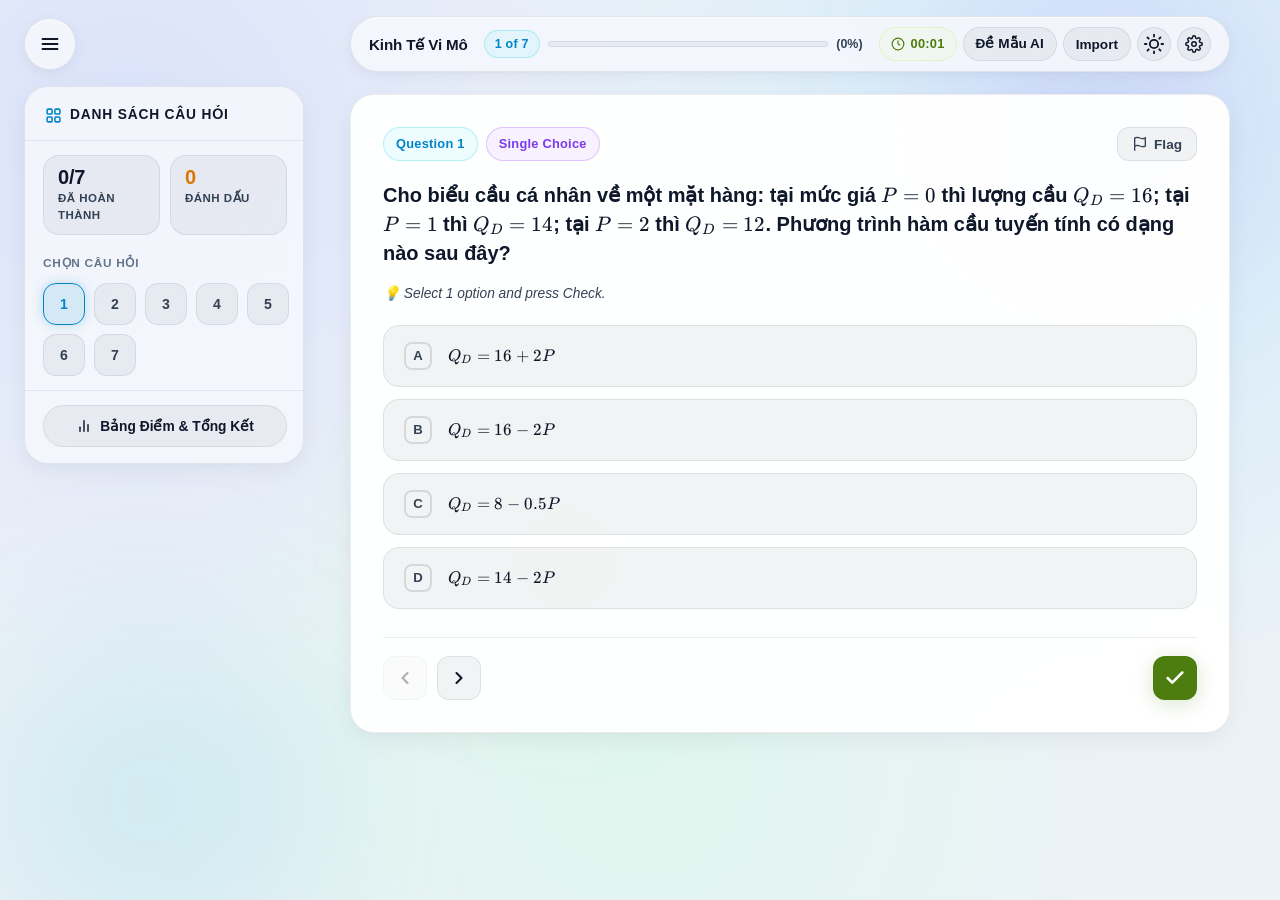
==== commit 4546f91c: "refactor: add smooth theme transition effects and update instruction filenames" ====
--- a/sample-economics.html
+++ b/sample-economics.html
@@ -59,7 +59,6 @@
             </svg>
             <span class="sidebar-title">Danh sách câu hỏi</span>
           </div>
-          <span class="glass-tag tag-violet" id="quizCategory">Demo</span>
         </div>
 
         <div class="sidebar-metrics-panel">
@@ -117,15 +116,6 @@
               <polyline points="12 6 12 12 16 14"></polyline>
             </svg>
             <span id="timerDisplay">00:00</span>
-          </div>
-
-          <!-- Question Countdown Badge (Time Pressure Mode) -->
-          <div class="glass-tag tag-rose" id="topbarQuestionTimerBadge" style="display: none;" title="Thời gian còn lại cho câu hỏi">
-            <svg width="14" height="14" viewBox="0 0 24 24" fill="none" stroke="currentColor" stroke-width="2">
-              <circle cx="12" cy="12" r="10"></circle>
-              <polyline points="12 6 12 12 14 10"></polyline>
-            </svg>
-            <span id="topbarQuestionTimerDisplay">20s</span>
           </div>
 
           <a href="index.html" class="btn-glass" style="text-decoration: none;" title="Chuyển sang Đề mẫu AI Mastery">
@@ -184,7 +174,7 @@
 ]'></textarea>
         <div style="display: flex; justify-content: space-between; align-items: center; gap: 10px; flex-wrap: wrap;">
           <span style="font-size: 0.78rem; color: var(--text-muted);">
-            Mẹo: Nhấn <strong>Enter</strong> hoặc <strong>Phím cách</strong> để nạp đề. Xem <strong>modelInstruction.md</strong> để biết cấu trúc.
+            Mẹo: Nhấn <strong>Enter</strong> hoặc <strong>Phím cách</strong> để nạp đề. Xem <strong>instruction.md</strong> để biết cấu trúc.
           </span>
           <button type="button" class="btn-neon-lime" id="submitImportBtn" title="Nạp Đề & Bắt Đầu (Nhấn Enter hoặc Space)">
             <span>Nạp Đề & Bắt Đầu</span>
@@ -283,6 +273,12 @@
                     style="width: 72px; padding: 5px 8px; border-radius: 8px; border: 1px solid var(--glass-border-subtle); background: var(--glass-bg-pill); color: var(--text-primary); font-weight: 700; text-align: center; font-size: 0.88rem;"
                   >
                   <span style="font-size: 0.82rem; color: var(--text-secondary);">giây</span>
+                  <button type="button" class="btn-glass" id="resetTimePressureBtn" title="Đặt lại về thời gian mặc định" aria-label="Đặt lại về thời gian mặc định" style="padding: 6px 8px; min-width: 32px; height: 32px; border-radius: 8px; display: inline-flex; align-items: center; justify-content: center;">
+                    <svg width="15" height="15" viewBox="0 0 24 24" fill="none" stroke="currentColor" stroke-width="2.2" stroke-linecap="round" stroke-linejoin="round">
+                      <polyline points="1 4 1 10 7 10"></polyline>
+                      <path d="M3.51 15a9 9 0 1 0 2.13-9.36L1 10"></path>
+                    </svg>
+                  </button>
                 </div>
               </div>
               <div id="timePressureFeedback" style="margin-top: 6px; font-size: 0.78rem; line-height: 1.4;"></div>
@@ -295,6 +291,24 @@
         </div>
 
       </div>
+
+      <div class="modal-footer" style="display: flex; justify-content: flex-end; align-items: center; gap: 10px; margin-top: 18px; padding-top: 14px; border-top: 1px solid var(--glass-border-subtle);">
+        <button type="button" class="btn-glass" id="cancelSettingsBtn" style="padding: 8px 16px;">Huỷ</button>
+        <button type="button" class="btn-neon-lime" id="applySettingsBtn" style="padding: 8px 22px; font-weight: 700;">Áp dụng</button>
+      </div>
+    </div>
+  </div>
+
+  <!-- Resume Pause Overlay for Time Pressure Mode -->
+  <div class="pause-overlay" id="pauseResumeOverlay" style="display: none;" aria-label="Đang tạm dừng - Nhấp để tiếp tục">
+    <div class="pause-card glass-panel-elevated">
+      <div class="pause-icon-pulse">
+        <svg width="30" height="30" viewBox="0 0 24 24" fill="currentColor" stroke="none">
+          <polygon points="6 4 20 12 6 20 6 4"></polygon>
+        </svg>
+      </div>
+      <div class="pause-title" id="pauseTitle">Nhấp để Tiếp Tục</div>
+      <div class="pause-subtitle" id="pauseSubtitle">Đồng hồ sẽ tiếp tục đếm ngược</div>
     </div>
   </div>
 
--- a/css/style.css
+++ b/css/style.css
@@ -38,25 +38,9 @@
                        #edf2f7;
 
   --bg-canvas: light-dark(var(--bg-gradient-light), var(--bg-gradient-dark));
-}
-
-[data-theme="light"],
-:root:has(> head > meta[name="color-scheme"][content="light"]) {
-  color-scheme: light;
-  --text-primary: #0f172a;
-  --text-secondary: #334155;
-  --text-muted: #64748b;
-  --bg-canvas: var(--bg-gradient-light);
-}
-
-[data-theme="dark"],
-:root:has(> head > meta[name="color-scheme"][content="dark"]) {
-  color-scheme: dark;
-  --text-primary: #f8fafc;
-  --text-secondary: #94a3b8;
-  --text-muted: #64748b;
-  --bg-canvas: var(--bg-gradient-dark);
-}
+
+  /* Topbar Shadows */
+  --topbar-shadow: 0 8px 30px rgba(0, 0, 0, 0.32), inset 0 1px 0 rgba(255, 255, 255, 0.08);
 
   /* Layout dimensions */
   --sidebar-width: 280px;
@@ -77,6 +61,26 @@
   scrollbar-color: rgba(255, 255, 255, 0.2) transparent;
 }
 
+[data-theme="light"],
+:root:has(> head > meta[name="color-scheme"][content="light"]) {
+  color-scheme: light;
+  --text-primary: #0f172a;
+  --text-secondary: #334155;
+  --text-muted: #64748b;
+  --bg-canvas: var(--bg-gradient-light);
+  --topbar-shadow: 0 4px 16px rgba(15, 23, 42, 0.05), 0 1px 3px rgba(15, 23, 42, 0.03), inset 0 1px 0 rgba(255, 255, 255, 0.7);
+}
+
+[data-theme="dark"],
+:root:has(> head > meta[name="color-scheme"][content="dark"]) {
+  color-scheme: dark;
+  --text-primary: #f8fafc;
+  --text-secondary: #94a3b8;
+  --text-muted: #64748b;
+  --bg-canvas: var(--bg-gradient-dark);
+  --topbar-shadow: 0 8px 30px rgba(0, 0, 0, 0.32), inset 0 1px 0 rgba(255, 255, 255, 0.08);
+}
+
 /* Base Reset & Typography */
 *, *::before, *::after {
   box-sizing: border-box;
@@ -96,6 +100,53 @@
   overflow: hidden;
   scrollbar-width: none;
   -ms-overflow-style: none;
+  transition: background-color 0.3s ease, color 0.3s ease;
+}
+
+/* Smooth Theme Transitions on All UI Surfaces */
+.topbar,
+.sidebar,
+.question-card,
+.summary-container,
+.summary-hero-card,
+.summary-stat-card,
+.matrix-row-item,
+.modal-card,
+.btn-glass,
+.option-item,
+.tf-statement-row,
+.metric-pill,
+.glass-tag,
+.glass-panel,
+.glass-panel-elevated,
+.model-answer-card,
+.self-eval-box {
+  transition: background-color 0.3s ease,
+              border-color 0.3s ease,
+              color 0.3s ease,
+              box-shadow 0.3s ease;
+}
+
+/* Smooth Real-Time Transitions for Text Elements */
+.option-label,
+.matrix-q-text,
+.question-text,
+.brand-title h1,
+.sidebar-title,
+.question-grid-title,
+.metric-pill .metric-val,
+.metric-pill .metric-name,
+.q-btn,
+.summary-stat-card .val,
+.summary-stat-card .label,
+.matrix-q-info span,
+.topbar-progress-box .progress-label,
+.summary-matrix-section h3,
+.summary-matrix-section p,
+.summary-filter-select,
+.summary-badge-title,
+.katex {
+  transition: color 0.3s ease;
 }
 
 html::-webkit-scrollbar,
@@ -214,9 +265,13 @@
   -webkit-backdrop-filter: var(--glass-blur-lg);
   border: 1px solid var(--glass-border-subtle);
   color: var(--text-primary);
-  box-shadow: 0 8px 30px rgba(0, 0, 0, 0.32), inset 0 1px 0 rgba(255, 255, 255, 0.08);
+  box-shadow: var(--topbar-shadow);
   cursor: pointer;
-  transition: all var(--transition-fast);
+  transition: background-color 0.3s ease,
+              border-color 0.3s ease,
+              color 0.3s ease,
+              box-shadow 0.3s ease,
+              transform var(--transition-fast);
 }
 
 .standalone-collapse-btn:hover {
@@ -259,7 +314,7 @@
   background: var(--glass-bg-base);
   backdrop-filter: var(--glass-blur-lg);
   -webkit-backdrop-filter: var(--glass-blur-lg);
-  box-shadow: 0 8px 30px rgba(0, 0, 0, 0.32), inset 0 1px 0 rgba(255, 255, 255, 0.08);
+  box-shadow: var(--topbar-shadow);
   position: relative;
   z-index: 100;
   flex-shrink: 0;
@@ -461,7 +516,13 @@
   box-shadow: 0 12px 36px rgba(0, 0, 0, 0.35), inset 0 1px 0 rgba(255, 255, 255, 0.08);
   display: flex;
   flex-direction: column;
-  transition: opacity var(--transition-normal), transform var(--transition-normal), visibility var(--transition-normal);
+  transition: background-color 0.3s ease,
+              border-color 0.3s ease,
+              color 0.3s ease,
+              box-shadow 0.3s ease,
+              opacity var(--transition-normal),
+              transform var(--transition-normal),
+              visibility var(--transition-normal);
   overflow: hidden;
   z-index: 50;
   flex-shrink: 0;
@@ -496,6 +557,7 @@
   justify-content: space-between;
   border-bottom: 1px solid var(--glass-border-subtle);
   flex-shrink: 0;
+  transition: border-color 0.3s ease;
 }
 
 .sidebar-title {
@@ -507,6 +569,7 @@
   white-space: nowrap;
   overflow: hidden;
   text-overflow: ellipsis;
+  transition: color 0.3s ease;
 }
 
 .sidebar-metrics-panel {
@@ -518,18 +581,21 @@
 }
 
 .metric-pill {
-  background: rgba(255, 255, 255, 0.03);
+  background: var(--glass-bg-pill);
   border: 1px solid var(--glass-border-subtle);
   border-radius: 16px;
   padding: 10px 14px;
   display: flex;
   flex-direction: column;
   gap: 2px;
-  transition: all var(--transition-fast);
+  transition: background-color 0.3s ease,
+              border-color 0.3s ease,
+              color 0.3s ease,
+              box-shadow 0.3s ease;
 }
 
 .metric-pill:hover {
-  background: rgba(255, 255, 255, 0.06);
+  background: var(--glass-bg-hover);
   border-color: var(--glass-border-highlight);
 }
 
@@ -539,6 +605,7 @@
   color: var(--text-primary);
   line-height: 1.1;
   letter-spacing: -0.01em;
+  transition: color 0.3s ease;
 }
 
 .metric-pill .metric-name {
@@ -547,6 +614,7 @@
   color: var(--text-secondary);
   text-transform: uppercase;
   letter-spacing: 0.04em;
+  transition: color 0.3s ease;
 }
 
 /* Question Grid in Sidebar */
@@ -565,6 +633,7 @@
   text-transform: uppercase;
   letter-spacing: 0.06em;
   margin-bottom: 10px;
+  transition: color 0.3s ease;
 }
 
 .question-grid {
@@ -576,7 +645,7 @@
 .q-btn {
   aspect-ratio: 1;
   min-height: 42px;
-  background: rgba(255, 255, 255, 0.04);
+  background: var(--glass-bg-pill);
   border: 1px solid var(--glass-border-subtle);
   border-radius: 13px;
   color: var(--text-secondary);
@@ -587,12 +656,16 @@
   align-items: center;
   justify-content: center;
   position: relative;
-  transition: all var(--transition-fast);
+  transition: background-color 0.3s ease,
+              border-color 0.3s ease,
+              color 0.3s ease,
+              box-shadow 0.3s ease,
+              transform var(--transition-fast);
 }
 
 .q-btn:hover {
-  background: rgba(255, 255, 255, 0.09);
-  border-color: rgba(255, 255, 255, 0.22);
+  background: var(--glass-bg-hover);
+  border-color: var(--glass-border-highlight);
   color: var(--text-primary);
   transform: translateY(-2px);
 }
@@ -652,6 +725,7 @@
   padding: 14px 18px 16px;
   border-top: 1px solid var(--glass-border-subtle);
   flex-shrink: 0;
+  transition: border-color 0.3s ease;
 }
 
 .sidebar-summary-btn {
@@ -669,7 +743,11 @@
   border: 1px solid var(--glass-border-subtle);
   color: var(--text-primary);
   cursor: pointer;
-  transition: all var(--transition-fast);
+  transition: background-color 0.3s ease,
+              border-color 0.3s ease,
+              color 0.3s ease,
+              box-shadow 0.3s ease,
+              transform var(--transition-fast);
 }
 
 .sidebar-summary-btn:hover {
@@ -835,7 +913,8 @@
   align-items: center;
   gap: 16px;
   cursor: pointer;
-  transition: all var(--transition-fast);
+  color: var(--text-primary);
+  transition: background-color 0.3s ease, border-color 0.3s ease, color 0.3s ease, box-shadow 0.3s ease, transform var(--transition-fast);
   user-select: none;
 }
 
@@ -863,7 +942,7 @@
   font-weight: 700;
   color: var(--text-secondary);
   flex-shrink: 0;
-  transition: all var(--transition-fast);
+  transition: background-color 0.3s ease, border-color 0.3s ease, color 0.3s ease, transform var(--transition-fast);
 }
 
 .option-item.selected .option-indicator {
@@ -877,6 +956,8 @@
   font-size: 1rem;
   font-weight: 500;
   line-height: 1.4;
+  color: var(--text-primary);
+  transition: color 0.3s ease;
 }
 
 /* Option Verification Feedback States */
@@ -1085,13 +1166,20 @@
 /* Model Answer / Self Grading Reveal */
 .model-answer-card {
   padding: 20px;
-  background: rgba(30, 41, 59, 0.5);
+  background: var(--glass-bg-elevated);
   border: 1px solid var(--glass-border-medium);
   border-radius: 16px;
   display: flex;
   flex-direction: column;
   gap: 14px;
   animation: fadeInQuestion 0.3s ease;
+  transition: background-color 0.3s ease, border-color 0.3s ease, color 0.3s ease;
+}
+
+[data-theme="light"] .model-answer-card {
+  background: rgba(248, 250, 252, 0.95);
+  border-color: rgba(15, 23, 42, 0.12);
+  box-shadow: 0 4px 16px rgba(15, 23, 42, 0.05);
 }
 
 .model-answer-header {
@@ -1103,6 +1191,10 @@
   gap: 8px;
 }
 
+[data-theme="light"] .model-answer-header {
+  color: #15803d;
+}
+
 .model-answer-body {
   font-size: 0.95rem;
   line-height: 1.5;
@@ -1126,11 +1218,19 @@
   display: flex;
   flex-direction: column;
   gap: 10px;
+  transition: background-color 0.3s ease, border-color 0.3s ease;
+}
+
+[data-theme="light"] .self-eval-box {
+  background: rgba(255, 255, 255, 0.9);
+  border-color: rgba(15, 23, 42, 0.08);
+  box-shadow: 0 2px 8px rgba(15, 23, 42, 0.03);
 }
 
 .self-eval-prompt {
   font-size: 0.9rem;
   font-weight: 600;
+  color: var(--text-primary);
 }
 
 .self-eval-buttons {
@@ -1186,20 +1286,20 @@
 
 /* Summary / Results View */
 .summary-container {
-  padding: 36px;
+  padding: 24px;
   display: flex;
   flex-direction: column;
-  gap: 32px;
+  gap: 20px;
   animation: fadeInQuestion 0.4s ease;
 }
 
 .summary-hero-card {
-  padding: 36px;
-  border-radius: 24px;
+  padding: 18px 24px;
+  border-radius: 18px;
   display: flex;
   align-items: center;
   justify-content: space-between;
-  gap: 24px;
+  gap: 20px;
   position: relative;
   overflow: hidden;
 }
@@ -1207,11 +1307,11 @@
 .summary-score-left {
   display: flex;
   flex-direction: column;
-  gap: 8px;
+  gap: 6px;
 }
 
 .summary-badge-title {
-  font-size: 0.9rem;
+  font-size: 0.88rem;
   font-weight: 700;
   text-transform: uppercase;
   letter-spacing: 0.05em;
@@ -1219,7 +1319,7 @@
 }
 
 .summary-score-large {
-  font-size: 3.5rem;
+  font-size: 2.5rem;
   font-weight: 900;
   line-height: 1;
   letter-spacing: -0.03em;
@@ -1242,17 +1342,21 @@
   display: flex;
   flex-direction: column;
   gap: 6px;
+  color: var(--text-primary);
+  transition: background-color 0.3s ease, border-color 0.3s ease, color 0.3s ease, box-shadow 0.3s ease;
 }
 
 .summary-stat-card .val {
   font-size: 1.8rem;
   font-weight: 800;
+  transition: color 0.3s ease;
 }
 
 .summary-stat-card .label {
   font-size: 0.8rem;
   font-weight: 600;
   color: var(--text-secondary);
+  transition: color 0.3s ease;
 }
 
 /* Summary Review Grid */
@@ -1265,6 +1369,42 @@
 .summary-matrix-section h3 {
   font-size: 1.2rem;
   font-weight: 800;
+  color: var(--text-primary);
+  transition: color 0.3s ease;
+}
+
+.summary-filter-wrapper {
+  display: inline-flex;
+  align-items: center;
+  gap: 8px;
+  padding: 8px 14px;
+  background: var(--glass-bg-card);
+  border: 1px solid var(--glass-border-subtle);
+  border-radius: 12px;
+  color: var(--text-secondary);
+  transition: background-color 0.3s ease, border-color 0.3s ease, color 0.3s ease;
+}
+
+.summary-filter-wrapper svg {
+  flex-shrink: 0;
+  color: var(--neon-cyan);
+}
+
+.summary-filter-select {
+  background: transparent;
+  border: none;
+  color: var(--text-primary);
+  font-size: 0.88rem;
+  font-weight: 600;
+  font-family: inherit;
+  cursor: pointer;
+  outline: none;
+  transition: color 0.3s ease;
+}
+
+.summary-filter-select option {
+  background: var(--bg-base);
+  color: var(--text-primary);
 }
 
 .matrix-grid {
@@ -1283,7 +1423,8 @@
   justify-content: space-between;
   gap: 16px;
   cursor: pointer;
-  transition: all var(--transition-fast);
+  color: var(--text-primary);
+  transition: background-color 0.3s ease, border-color 0.3s ease, color 0.3s ease, box-shadow 0.3s ease, transform var(--transition-fast);
 }
 
 .matrix-row-item:hover {
@@ -1310,7 +1451,9 @@
   justify-content: center;
   font-weight: 800;
   font-size: 0.9rem;
+  color: var(--text-primary);
   flex-shrink: 0;
+  transition: background-color 0.3s ease, border-color 0.3s ease, color 0.3s ease;
 }
 
 .matrix-q-text {
@@ -1321,6 +1464,7 @@
   -webkit-line-clamp: 1;
   -webkit-box-orient: vertical;
   overflow: hidden;
+  transition: color 0.3s ease;
 }
 
 /* Modal for JSON Import */
@@ -1670,8 +1814,30 @@
 }
 
 [data-theme="light"] body.zen-mode .question-card,
-[data-theme="light"] .question-card {
-  box-shadow: 0 12px 32px rgba(15, 23, 42, 0.08), 0 2px 6px rgba(15, 23, 42, 0.04);
+[data-theme="light"] .question-card,
+[data-theme="light"] .summary-container {
+  box-shadow: 0 8px 24px rgba(15, 23, 42, 0.05), 0 1px 3px rgba(15, 23, 42, 0.03);
+  border-color: rgba(15, 23, 42, 0.08);
+}
+
+[data-theme="light"] .topbar {
+  box-shadow: 0 4px 16px rgba(15, 23, 42, 0.05), 0 1px 3px rgba(15, 23, 42, 0.03), inset 0 1px 0 rgba(255, 255, 255, 0.7);
+  border-color: rgba(15, 23, 42, 0.08);
+}
+
+[data-theme="light"] .standalone-collapse-btn {
+  box-shadow: 0 4px 16px rgba(15, 23, 42, 0.05), 0 1px 3px rgba(15, 23, 42, 0.03), inset 0 1px 0 rgba(255, 255, 255, 0.7);
+  border-color: rgba(15, 23, 42, 0.08);
+}
+
+[data-theme="light"] .summary-hero-card {
+  box-shadow: 0 6px 18px rgba(6, 182, 212, 0.15);
+  border-color: rgba(255, 255, 255, 0.4);
+}
+
+[data-theme="light"] .sidebar {
+  box-shadow: 0 8px 24px rgba(15, 23, 42, 0.05), 0 1px 3px rgba(15, 23, 42, 0.03);
+  border-color: rgba(15, 23, 42, 0.08);
 }
 
 /* ==============================================================
@@ -1718,21 +1884,22 @@
   overflow: hidden;
   margin: 12px 0 18px 0;
   position: relative;
+  transition: background-color 0.3s ease;
+}
+
+[data-theme="light"] .q-timer-track {
+  background: rgba(15, 23, 42, 0.08);
 }
 
 .q-timer-bar {
   height: 100%;
-  background: linear-gradient(90deg, var(--neon-emerald), var(--neon-lime));
+  background-color: #10b981;
+  background-image: linear-gradient(180deg, rgba(255, 255, 255, 0.25) 0%, rgba(0, 0, 0, 0.1) 100%);
   border-radius: 999px;
-  transition: width 1s linear, background-color 0.4s ease;
-}
-
-.q-timer-bar.warning {
-  background: linear-gradient(90deg, var(--neon-amber), var(--neon-rose));
+  transition: width 0.05s linear;
 }
 
 .q-timer-bar.critical {
-  background: var(--neon-rose);
   box-shadow: 0 0 10px var(--neon-rose-glow);
 }
 
@@ -1769,6 +1936,80 @@
   flex-shrink: 0;
 }
 
+/* Full Page Blur when Paused or Settings Modal is Open */
+body.modal-open .app-layout,
+body.quiz-paused .app-layout {
+  filter: blur(14px);
+  pointer-events: none;
+  transition: filter 0.25s ease;
+}
+
+/* Pause Resume Overlay for Time Pressure */
+.pause-overlay {
+  position: fixed;
+  inset: 0;
+  z-index: 150;
+  background: rgba(10, 14, 23, 0.55);
+  backdrop-filter: blur(16px);
+  -webkit-backdrop-filter: blur(16px);
+  display: flex;
+  align-items: center;
+  justify-content: center;
+  cursor: pointer;
+  animation: fadeIn 0.25s ease-out;
+  user-select: none;
+}
+
+[data-theme="light"] .pause-overlay {
+  background: rgba(241, 245, 249, 0.7);
+}
+
+.pause-card {
+  padding: 36px 52px;
+  border-radius: 28px;
+  display: flex;
+  flex-direction: column;
+  align-items: center;
+  gap: 14px;
+  text-align: center;
+  box-shadow: 0 20px 60px rgba(0, 0, 0, 0.4);
+  border: 1px solid var(--glass-border-medium);
+  background: var(--glass-bg-card);
+  transition: transform var(--transition-fast), box-shadow var(--transition-fast);
+}
+
+.pause-overlay:hover .pause-card {
+  transform: scale(1.03);
+  box-shadow: 0 24px 70px rgba(0, 0, 0, 0.5);
+}
+
+.pause-icon-pulse {
+  width: 60px;
+  height: 60px;
+  border-radius: 50%;
+  background: rgba(34, 211, 238, 0.15);
+  border: 1.5px solid var(--neon-cyan);
+  display: flex;
+  align-items: center;
+  justify-content: center;
+  color: var(--neon-cyan);
+  animation: criticalPulse 1.5s infinite alternate ease-in-out;
+  margin-bottom: 2px;
+}
+
+.pause-title {
+  font-size: 1.5rem;
+  font-weight: 800;
+  letter-spacing: -0.02em;
+  color: var(--text-primary);
+}
+
+.pause-subtitle {
+  font-size: 0.9rem;
+  color: var(--text-secondary);
+  font-weight: 500;
+}
+
 /* Keybind badge */
 .keybind-pill {
   display: inline-flex;
